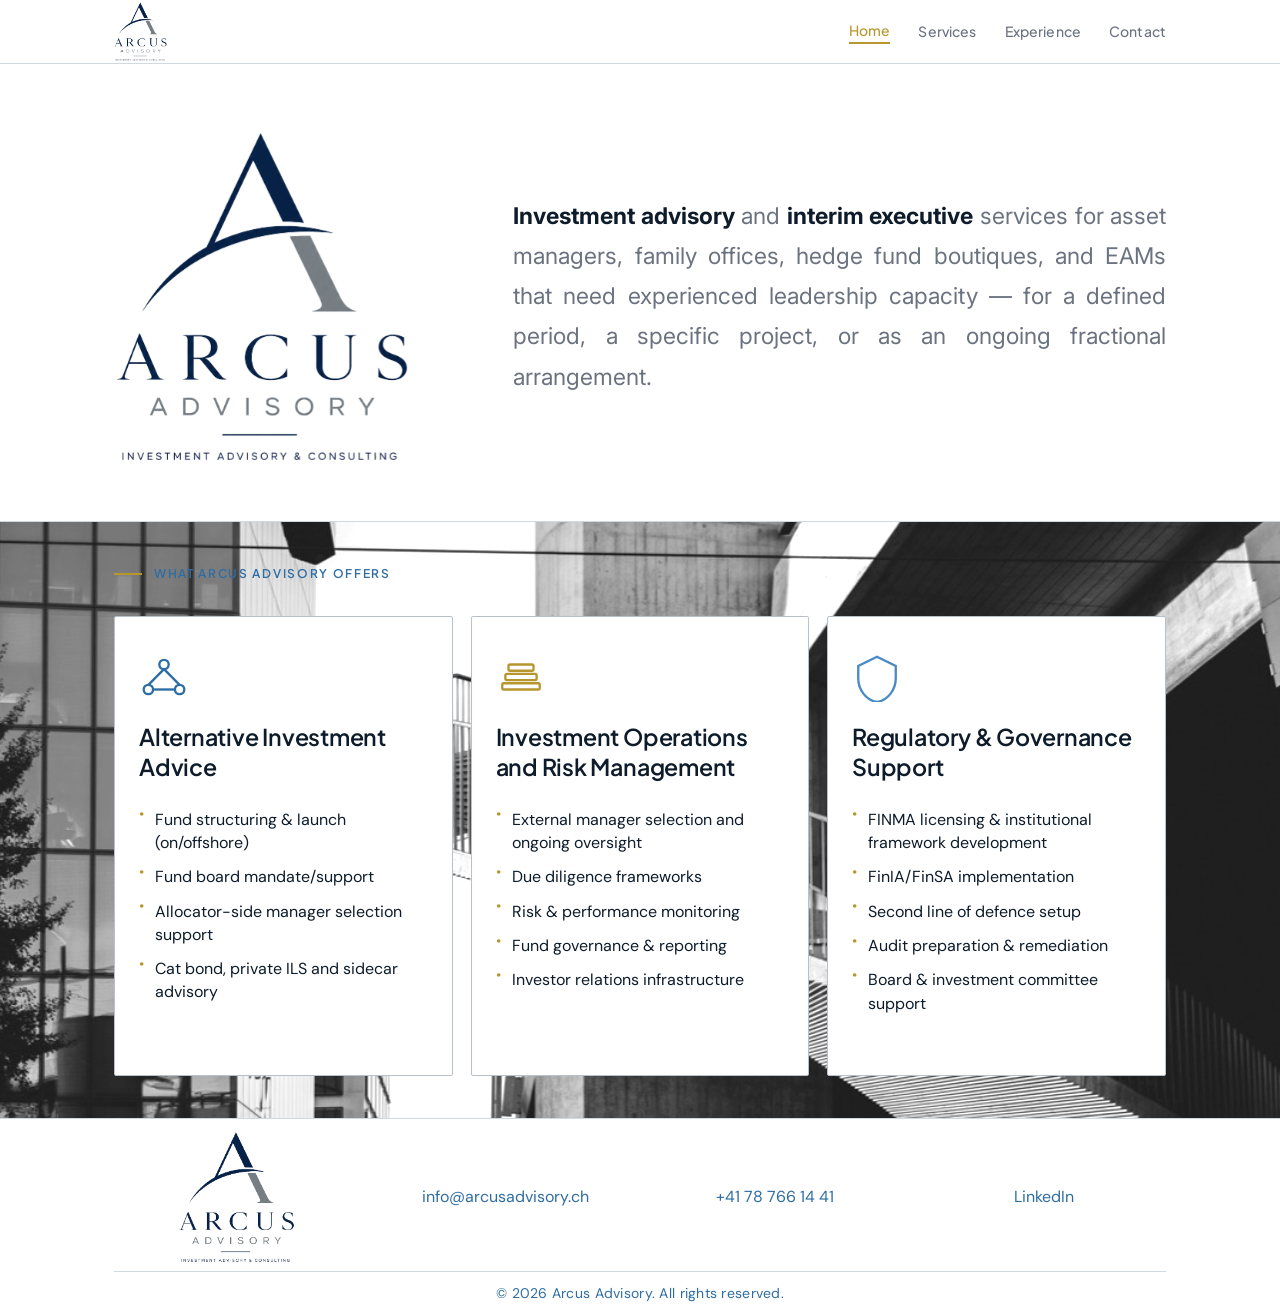
==== index.html @ 02ac6df4 "Correct LinkedIn URL to public profile Point footer and contact LinkedIn links to linkedin.com/in/be" ====
<!DOCTYPE html>
<html lang="en">
<head>
  <meta charset="UTF-8">
  <meta name="viewport" content="width=device-width, initial-scale=1.0">
  <meta name="description" content="Arcus Advisory — Investment advisory and interim executive services for asset managers, family offices, and EAMs in Switzerland.">
  <title>Arcus Advisory</title>
  <link rel="stylesheet" href="style.css">
</head>
<body>

  <header class="site-header">
    <div class="header-inner">
      <a href="index.html" class="logo-link" aria-label="Arcus Advisory — Home">
        <img src="arcus-logo.png" alt="Arcus Advisory" class="logo"
             onerror="this.style.display='none'; this.nextElementSibling.style.display='block';">
        <span class="logo-fallback" style="display:none;">Arcus Advisory</span>
      </a>
      <nav class="site-nav" aria-label="Main navigation">
        <a href="index.html" class="active">Home</a>
        <a href="services.html">Services</a>
        <a href="cv.html">Experience</a>
        <a href="contact.html">Contact</a>
      </nav>
    </div>
  </header>

  <main>

    <section class="hero hero-clean">
      <div class="container hero-inner">
        <div class="hero-logo-col">
          <img src="arcus-logo.png" alt="Arcus Advisory" class="hero-logo"
               onerror="this.style.display='none'; this.nextElementSibling.style.display='block';">
          <span class="hero-logo-fallback" style="display:none;">Arcus Advisory</span>
        </div>
        <div class="hero-content-col">
          <p class="hero-intro">
            <strong class="hero-emphasis">Investment advisory</strong> and <strong class="hero-emphasis">interim executive</strong> services for asset managers, family offices, hedge fund boutiques, and EAMs that need experienced leadership capacity — for a defined period, a specific project, or as an ongoing fractional arrangement.
          </p>
        </div>
      </div>
    </section>

    <section class="offer-section offer-section--bg">
      <div class="container">
        <p class="section-label">What Arcus Advisory Offers</p>
        <div class="offer-grid">

          <div class="offer-col">
            <svg class="offer-icon" viewBox="0 0 32 32" fill="none" stroke="currentColor" stroke-width="1.5" aria-hidden="true">
              <circle cx="16" cy="8" r="3"/>
              <circle cx="6" cy="24" r="3"/>
              <circle cx="26" cy="24" r="3"/>
              <line x1="16" y1="11" x2="6" y2="21"/>
              <line x1="16" y1="11" x2="26" y2="21"/>
              <line x1="9" y1="24" x2="23" y2="24"/>
            </svg>
            <h3>Alternative Investment Advice</h3>
            <ul>
              <li>Fund structuring &amp; launch (on/offshore)</li>
              <li>Fund board mandate/support</li>
              <li>Allocator-side manager selection support</li>
              <li>Cat bond, private ILS and sidecar advisory</li>
            </ul>
          </div>

          <div class="offer-col">
            <svg class="offer-icon" viewBox="0 0 32 32" fill="none" stroke="currentColor" stroke-width="1.5" aria-hidden="true">
              <rect x="4" y="20" width="24" height="4" rx="1"/>
              <rect x="6" y="14" width="20" height="4" rx="1"/>
              <rect x="8" y="8" width="16" height="4" rx="1"/>
            </svg>
            <h3>Investment Operations and Risk Management</h3>
            <ul>
              <li>External manager selection and ongoing oversight</li>
              <li>Due diligence frameworks</li>
              <li>Risk &amp; performance monitoring</li>
              <li>Fund governance &amp; reporting</li>
              <li>Investor relations infrastructure</li>
            </ul>
          </div>

          <div class="offer-col">
            <svg class="offer-icon" viewBox="0 0 32 32" fill="none" stroke="currentColor" stroke-width="1.5" aria-hidden="true">
              <path d="M16 3L4 9v8c0 7.2 5.1 13.9 12 15 6.9-1.1 12-7.8 12-15V9L16 3z"/>
            </svg>
            <h3>Regulatory &amp; Governance Support</h3>
            <ul>
              <li>FINMA licensing &amp; institutional framework development</li>
              <li>FinIA/FinSA implementation</li>
              <li>Second line of defence setup</li>
              <li>Audit preparation &amp; remediation</li>
              <li>Board &amp; investment committee support</li>
            </ul>
          </div>

        </div>
      </div>
    </section>

  </main>

  <footer class="site-footer">
    <div class="container">
      <div class="footer-grid footer-grid--home">
        <div class="footer-item footer-logo">
          <img src="arcus-logo.png" alt="Arcus Advisory" class="logo"
               onerror="this.style.display='none'; this.nextElementSibling.style.display='block';">
          <span class="logo-fallback" style="display:none;">Arcus Advisory</span>
        </div>
        <div class="footer-item">
          <a href="mailto:info@arcusadvisory.ch">info@arcusadvisory.ch</a>
        </div>
        <div class="footer-item">
          <a href="tel:+41787661441">+41 78 766 14 41</a>
        </div>
        <div class="footer-item">
          <a href="https://www.linkedin.com/in/bernard-bachmann/" target="_blank" rel="noopener noreferrer">LinkedIn</a>
        </div>
      </div>
      <div class="footer-bottom">
        <p>© 2026 Arcus Advisory. All rights reserved.</p>
      </div>
    </div>
  </footer>

</body>
</html>
---- style.css ----
@import url('https://fonts.googleapis.com/css2?family=DM+Sans:ital,opsz,wght@0,9..40,400;0,9..40,500;0,9..40,600;1,9..40,400&family=Inter:wght@400;500;600&family=Plus+Jakarta+Sans:ital,wght@0,400;0,500;0,600;0,700;1,400&display=swap');

:root {
  --navy: #0D1B2A;
  --black: #000000;
  --steel: #2E6DA4;
  --steel-light: #4A8BC4;
  --pale: #E8EEF4;
  --pale-blue: #D6E4F0;
  --white: #FFFFFF;
  --gold: #B8962E;
  --gold-light: #D4AF5A;
  --grey-text: #6B7280;
  --grey-light: #9CA3AF;
  --rule: #D1D9E0;
}

*,
*::before,
*::after {
  box-sizing: border-box;
  margin: 0;
  padding: 0;
}

html {
  scroll-behavior: smooth;
}

body {
  font-family: 'DM Sans', sans-serif;
  font-weight: 400;
  font-size: 1rem;
  line-height: 1.65;
  color: var(--navy);
  background-color: var(--white);
  -webkit-font-smoothing: antialiased;
}

img {
  max-width: 100%;
  display: block;
}

a {
  color: var(--steel);
  text-decoration: none;
  transition: color 0.2s ease;
}

a:hover {
  color: var(--gold);
}

.container {
  max-width: 1100px;
  margin: 0 auto;
  padding-left: 24px;
  padding-right: 24px;
}

/* ── Typography ── */

.section-label {
  font-family: 'Plus Jakarta Sans', sans-serif;
  font-size: 0.75rem;
  font-weight: 600;
  letter-spacing: 0.14em;
  text-transform: uppercase;
  color: var(--steel);
  margin-bottom: 2rem;
  display: flex;
  align-items: center;
  gap: 0.75rem;
}

.section-label::before {
  content: '';
  display: block;
  width: 28px;
  height: 2px;
  background-color: var(--gold);
  flex-shrink: 0;
}

.credential-row {
  font-family: 'Plus Jakarta Sans', sans-serif;
  font-size: 0.75rem;
  font-weight: 600;
  letter-spacing: 0.12em;
  text-transform: uppercase;
  color: var(--steel);
}

.credential-row .sep {
  color: var(--gold);
}

/* ── Header ── */

.site-header {
  position: sticky;
  top: 0;
  z-index: 100;
  background-color: var(--white);
  height: 64px;
  border-bottom: 1px solid var(--rule);
}

.header-inner {
  max-width: 1100px;
  margin: 0 auto;
  padding: 0 24px;
  height: 100%;
  display: flex;
  align-items: center;
  justify-content: space-between;
}

.logo-link {
  display: flex;
  align-items: center;
  flex-shrink: 0;
}

.logo-link:hover {
  opacity: 0.88;
}

img.logo {
  height: 60px;
  width: auto;
  object-fit: contain;
  filter: none;
}
/* Logo shown in original colors on white header. */

.logo-fallback {
  font-family: 'Plus Jakarta Sans', sans-serif;
  font-size: 1rem;
  font-weight: 600;
  color: var(--navy);
  letter-spacing: 0.04em;
  text-transform: uppercase;
}

.site-nav {
  display: flex;
  align-items: center;
  gap: 1.75rem;
}

.site-nav a {
  font-family: 'Plus Jakarta Sans', sans-serif;
  font-size: 0.875rem;
  font-weight: 500;
  color: var(--grey-text);
  letter-spacing: 0.01em;
}

.site-nav a:hover {
  color: var(--navy);
}

.site-nav a.active {
  color: var(--gold);
  box-shadow: inset 0 -2px 0 var(--gold);
  padding-bottom: 2px;
}

.site-nav .nav-disabled {
  font-family: 'Plus Jakarta Sans', sans-serif;
  font-size: 0.875rem;
  font-weight: 500;
  color: #B8BEC8;
  cursor: default;
  letter-spacing: 0.01em;
}

/* ── Sections ── */

section {
  padding: 80px 0;
}

section.bg-pale {
  background-color: var(--pale);
  border-top: 1px solid var(--pale-blue);
}

section.offer-section {
  padding: calc(80px - 1cm) 0;
}

section.offer-section--bg {
  position: relative;
  overflow: hidden;
  background-color: var(--white);
  border-top: none;
}

section.offer-section--bg::after {
  content: '';
  position: absolute;
  inset: 0;
  background-image: url('zuri-west.jpg');
  background-size: 120%;
  background-position: center 36%;
  background-repeat: no-repeat;
  filter: grayscale(1) brightness(1.12) contrast(1.2);
  z-index: 0;
}

section.offer-section--bg::before {
  content: '';
  position: absolute;
  inset: 0;
  z-index: 1;
  background: rgba(255, 255, 255, 0.08);
}

section.offer-section--bg .container {
  position: relative;
  z-index: 2;
}

section.bg-white {
  background-color: var(--white);
}

/* ── Hero ── */

.hero-clean {
  background-color: var(--white);
  padding: calc(28px + 1cm) 0 calc(20px + 1cm);
  border-bottom: 1px solid var(--rule);
}

.hero-inner {
  display: grid;
  grid-template-columns: repeat(3, 1fr);
  gap: 1.1rem;
  align-items: center;
}

.hero-logo-col {
  display: flex;
  align-items: center;
  justify-content: flex-start;
  grid-column: 1;
  padding-right: calc(1.5rem + 0.5cm);
}

.hero-logo {
  width: 100%;
  max-width: 364px;
  height: auto;
  object-fit: contain;
  object-position: left center;
}

.hero-logo-fallback {
  font-family: 'Inter', sans-serif;
  font-size: clamp(2rem, 4vw, 3rem);
  font-weight: 600;
  color: var(--gold);
  letter-spacing: -0.02em;
}

.hero-content-col {
  grid-column: 2 / 4;
  padding-right: 0;
  padding-left: calc(1.5rem + 0.5cm);
}

.hero-intro {
  font-family: 'Inter', sans-serif;
  font-size: clamp(1.1875rem, 2.35vw, 1.4375rem);
  font-weight: 400;
  line-height: 1.75;
  color: var(--grey-text);
  text-align: justify;
  hyphens: none;
  -webkit-hyphens: none;
  -ms-hyphens: none;
}

.hero-emphasis {
  font-weight: 700;
  color: var(--navy);
}

@media (prefers-reduced-motion: no-preference) {
  .hero-logo-col {
    animation: fadeInUp 0.8s ease both;
  }

  .hero-content-col {
    animation: fadeInUp 0.8s ease 0.15s both;
  }
}

@keyframes fadeInUp {
  from {
    opacity: 0;
    transform: translateY(20px);
  }
  to {
    opacity: 1;
    transform: translateY(0);
  }
}

/* ── Offer columns ── */

.offer-grid {
  display: grid;
  grid-template-columns: repeat(3, 1fr);
  gap: 1.1rem;
}

.offer-col {
  background: var(--white);
  padding: 2.2rem 1.5rem;
  border: 0.5px solid #b8c0ca;
  border-radius: 2px;
  display: flex;
  flex-direction: column;
  min-height: 460px;
}

.offer-col:nth-child(2) {
  border-color: #b8c0ca;
}

.offer-col h3 {
  font-family: 'Plus Jakarta Sans', sans-serif;
  font-size: 1.45rem;
  font-weight: 600;
  color: var(--navy);
  margin-bottom: 1rem;
  letter-spacing: -0.01em;
  min-height: 3.3rem;
  line-height: 1.3;
}

.offer-icon {
  width: 50px;
  height: 50px;
  margin-bottom: 1.25rem;
  color: var(--steel);
}

.offer-col:nth-child(2) .offer-icon {
  color: var(--gold);
}

.offer-col:nth-child(3) .offer-icon {
  color: var(--steel-light);
}

.offer-col ul {
  list-style: none;
  margin-top: 0.25rem;
}

.offer-col li {
  font-size: 1rem;
  color: var(--navy);
  padding: 0.35rem 0;
  padding-left: 1rem;
  position: relative;
  line-height: 1.45;
}

.offer-col li::before {
  content: '·';
  position: absolute;
  left: 0;
  color: var(--gold);
  font-weight: 700;
  font-size: 1.35rem;
  line-height: 1;
  top: 0.15rem;
}

/* ── Why Me ── */

.why-list {
  list-style: none;
}

.why-list li {
  border-left: 3px solid var(--steel);
  padding-left: 1.5rem;
  margin-bottom: 2rem;
  font-size: 1.0625rem;
  line-height: 1.7;
  color: var(--navy);
}

.why-list li:nth-child(even) {
  border-left-color: var(--gold);
}

.why-list li:last-child {
  margin-bottom: 0;
}

.accent {
  color: var(--gold);
  font-weight: 600;
}

/* ── How I Work ── */

.how-text {
  font-size: 1.0625rem;
  line-height: 1.75;
  color: var(--navy);
  max-width: 720px;
  margin-bottom: 1.5rem;
}

.text-link {
  font-family: 'Plus Jakarta Sans', sans-serif;
  font-size: 0.9375rem;
  font-weight: 600;
  color: var(--steel);
  border-bottom: 1px solid var(--gold);
  transition: color 0.2s ease, border-color 0.2s ease;
}

.text-link:hover {
  color: var(--gold);
  border-bottom-color: var(--steel);
}

/* ── Footer ── */

.site-footer {
  background-color: var(--white);
  color: var(--steel);
  padding: 12px 0 0;
  border-top: 1px solid var(--rule);
}

.footer-grid {
  display: grid;
  grid-template-columns: 1fr 1fr 1fr;
  gap: 1.5rem;
  padding-bottom: 8px;
  align-items: center;
}

.footer-grid--home {
  display: grid;
  grid-template-columns: repeat(4, 1fr);
  align-items: center;
  justify-items: center;
  gap: 1.5rem;
}

.footer-item {
  display: flex;
  align-items: center;
  justify-content: center;
  text-align: center;
  font-size: 1rem;
  line-height: 1.45;
}

.footer-item a {
  color: var(--steel);
  white-space: nowrap;
}

.footer-item a:hover {
  color: var(--navy);
}

.footer-logo {
  flex-shrink: 0;
}

footer img.logo {
  height: 132px;
  filter: none;
}

.footer-tagline {
  font-size: 0.8125rem;
  color: var(--steel);
  margin-top: 0;
  letter-spacing: 0.02em;
}

.footer-col p,
.footer-col a {
  font-size: 1rem;
  color: var(--steel);
  line-height: 1.45;
  white-space: nowrap;
}

.footer-col {
  display: flex;
  flex-direction: column;
  justify-content: center;
  align-items: center;
  text-align: center;
}

.footer-col a:hover {
  color: var(--navy);
}

.footer-bottom {
  border-top: 1px solid var(--rule);
  padding: 10px 0;
  text-align: center;
  font-size: 0.875rem;
  color: var(--steel);
  letter-spacing: 0.02em;
  white-space: nowrap;
}

/* ── Services Page ── */

.services-title-section {
  padding: 48px 0 40px;
  background-color: var(--white);
  border-bottom: 1px solid var(--rule);
}

.services-title {
  font-family: 'Plus Jakarta Sans', sans-serif;
  font-size: clamp(2rem, 4vw, 2.75rem);
  font-weight: 700;
  letter-spacing: -0.03em;
  color: var(--navy);
  margin-bottom: 0.75rem;
}

.services-subtitle {
  font-size: 1.0625rem;
  color: var(--grey-text);
  max-width: 720px;
  line-height: 1.7;
}

.services-overview-section {
  padding: 48px 0;
  background-image:
    linear-gradient(
      to bottom,
      rgba(255, 255, 255, 0.8),
      rgba(255, 255, 255, 0.8)
    ),
    url('stairs.jpg');
  background-size: cover;
  background-position: center 46%;
  background-repeat: no-repeat;
}

.services-overview {
  list-style: none;
  counter-reset: service-counter;
  max-width: 900px;
}

.services-overview li {
  counter-increment: service-counter;
  border-bottom: 1px solid var(--rule);
  padding: 0.85rem 0;
  display: flex;
  align-items: baseline;
  gap: 1rem;
}

.services-overview li:first-child {
  border-top: 1px solid var(--rule);
}

.services-overview li::before {
  content: counter(service-counter, decimal-leading-zero);
  font-family: 'Plus Jakarta Sans', sans-serif;
  font-size: 0.8125rem;
  font-weight: 600;
  color: var(--steel);
  flex-shrink: 0;
  width: 1.5rem;
}

.services-overview a {
  font-size: 1rem;
  color: var(--navy);
  line-height: 1.5;
}

.services-overview a:hover {
  color: var(--steel);
}

.service-block {
  padding: 2.25rem 0;
  border-bottom: 1px solid var(--rule);
  scroll-margin-top: 80px;
}

.service-block:first-of-type {
  padding-top: 0;
}

.service-block:last-of-type {
  border-bottom: none;
}

.service-name {
  font-family: 'Plus Jakarta Sans', sans-serif;
  font-size: 1.25rem;
  font-weight: 600;
  color: var(--navy);
  letter-spacing: -0.01em;
  margin-bottom: 0.75rem;
}

.service-body {
  font-size: 1rem;
  line-height: 1.75;
  color: var(--navy);
  max-width: 900px;
}

.services-cta {
  margin-top: 2.5rem;
  font-size: 1rem;
  color: var(--grey-text);
}

/* ── Contact Page ── */

.contact-title-section {
  padding: 48px 0 40px;
  background-color: var(--white);
  border-bottom: 1px solid var(--rule);
}

.contact-title {
  font-family: 'Plus Jakarta Sans', sans-serif;
  font-size: clamp(2rem, 4vw, 2.75rem);
  font-weight: 700;
  letter-spacing: -0.03em;
  color: var(--navy);
  margin-bottom: 0.75rem;
}

.contact-subtitle {
  font-size: 1.0625rem;
  color: var(--grey-text);
  max-width: 640px;
  line-height: 1.7;
}

.contact-grid {
  display: grid;
  grid-template-columns: 1fr 1fr;
  gap: 4rem;
  align-items: start;
}

.contact-intro {
  font-size: 1rem;
  line-height: 1.75;
  color: var(--navy);
  margin-bottom: 2rem;
  max-width: 420px;
}

.contact-list {
  display: flex;
  flex-direction: column;
  gap: 1.5rem;
}

.contact-item dt {
  font-family: 'Plus Jakarta Sans', sans-serif;
  font-size: 0.75rem;
  font-weight: 600;
  letter-spacing: 0.12em;
  text-transform: uppercase;
  color: var(--steel);
  margin-bottom: 0.25rem;
}

.contact-item dd {
  font-size: 1.0625rem;
  color: var(--navy);
}

.contact-item a {
  color: var(--steel);
}

.contact-item a:hover {
  color: var(--gold);
}

.contact-form {
  background: var(--white);
  padding: 2rem;
  border-top: 3px solid var(--steel);
  border-radius: 2px;
}

.form-row {
  margin-bottom: 1.25rem;
}

.form-row label {
  display: block;
  font-family: 'Plus Jakarta Sans', sans-serif;
  font-size: 0.8125rem;
  font-weight: 600;
  letter-spacing: 0.04em;
  text-transform: uppercase;
  color: var(--steel);
  margin-bottom: 0.4rem;
}

.form-row input,
.form-row textarea,
.form-row input[type="file"] {
  width: 100%;
  font-family: 'DM Sans', sans-serif;
  font-size: 1rem;
  color: var(--navy);
  background: var(--white);
  border: 1px solid var(--rule);
  border-radius: 2px;
  padding: 0.65rem 0.75rem;
  transition: border-color 0.2s ease;
}

.form-row input[type="file"] {
  padding: 0.5rem 0.75rem;
  cursor: pointer;
}

.form-optional {
  font-weight: 400;
  text-transform: none;
  letter-spacing: 0;
  color: var(--grey-text);
}

.form-hint {
  font-size: 0.8125rem;
  color: var(--grey-text);
  margin-top: 0.4rem;
}

.form-status {
  font-size: 0.9375rem;
  line-height: 1.6;
  margin-bottom: 1rem;
  padding: 0.75rem 1rem;
  border-radius: 2px;
}

.form-status--success {
  color: var(--navy);
  background-color: var(--pale);
  border-left: 3px solid var(--steel);
}

.form-status--error {
  color: var(--navy);
  background-color: #FEF2F2;
  border-left: 3px solid #C53030;
}

.form-row input:focus,
.form-row textarea:focus {
  outline: none;
  border-color: var(--steel);
}

.form-row textarea {
  resize: vertical;
  min-height: 140px;
}

.form-submit {
  font-family: 'Plus Jakarta Sans', sans-serif;
  font-size: 0.875rem;
  font-weight: 600;
  letter-spacing: 0.04em;
  text-transform: uppercase;
  color: var(--white);
  background-color: var(--steel);
  border: none;
  border-radius: 2px;
  padding: 0.75rem 1.5rem;
  cursor: pointer;
  transition: background-color 0.2s ease;
}

.form-submit:hover {
  background-color: var(--navy);
}

.form-submit:disabled {
  opacity: 0.65;
  cursor: not-allowed;
}

.form-submit:disabled:hover {
  background-color: var(--steel);
}

/* ── CV Page ── */

.cv-title-section {
  padding: 64px 0 48px;
  background-color: var(--white);
  border-bottom: 3px solid var(--steel);
}

.cv-title-grid {
  display: grid;
  grid-template-columns: 65% 35%;
  gap: 2rem;
  align-items: center;
}

.cv-name {
  font-family: 'Plus Jakarta Sans', sans-serif;
  font-size: clamp(2.25rem, 4.5vw, 3.5rem);
  font-weight: 700;
  letter-spacing: -0.03em;
  color: var(--navy);
  margin-bottom: 0.5rem;
}

.cv-subline {
  font-size: 1.125rem;
  font-weight: 500;
  color: var(--steel);
  margin-bottom: 1rem;
}

.cv-credentials {
  margin-bottom: 0.75rem;
}

.cv-location {
  font-size: 0.9375rem;
  color: var(--grey-text);
}

img.profile {
  width: 180px;
  height: 220px;
  object-fit: cover;
  object-position: center top;
  border-radius: 2px;
  display: block;
  margin-left: auto;
  border-bottom: 3px solid var(--gold);
}

.cv-summary-text {
  font-size: 1.0625rem;
  line-height: 1.75;
  color: var(--navy);
  max-width: 900px;
}

.cv-summary-section {
  border-top: none;
  background-image:
    linear-gradient(
      to bottom,
      rgba(255, 255, 255, 0.8),
      rgba(255, 255, 255, 0.8)
    ),
    url('parking.jpg');
  background-size: cover;
  background-position: center 52%;
  background-repeat: no-repeat;
}

.experience-block {
  padding: 2.5rem 0;
  border-bottom: 1px solid var(--rule);
}

.experience-block:first-of-type {
  padding-top: 0;
}

.experience-block:last-of-type {
  border-bottom: none;
}

.exp-top-row {
  display: flex;
  justify-content: space-between;
  align-items: flex-start;
  gap: 1.5rem;
  margin-bottom: 0.5rem;
}

.exp-company {
  font-family: 'Plus Jakarta Sans', sans-serif;
  font-size: 1.25rem;
  font-weight: 600;
  color: var(--navy);
  letter-spacing: -0.01em;
}

.exp-role {
  font-size: 0.9375rem;
  font-weight: 500;
  color: var(--steel);
  margin-top: 0.2rem;
}

.exp-dates {
  font-size: 0.875rem;
  font-weight: 500;
  color: var(--gold);
  white-space: nowrap;
  flex-shrink: 0;
  text-align: right;
}

.exp-function {
  font-size: 0.75rem;
  font-weight: 500;
  letter-spacing: 0.12em;
  text-transform: uppercase;
  color: var(--grey-text);
  margin-bottom: 1rem;
}

.exp-body {
  font-size: 0.9375rem;
  line-height: 1.7;
  color: var(--navy);
  margin-bottom: 1.25rem;
  max-width: 820px;
}

.skill-tags {
  display: flex;
  flex-wrap: wrap;
  gap: 0.5rem;
}

.skill-tag {
  font-size: 0.75rem;
  font-weight: 500;
  color: var(--steel);
  border: 1px solid var(--steel);
  border-radius: 4px;
  padding: 0.25rem 0.625rem;
  background: var(--pale);
}

.skill-tag:nth-child(odd) {
  border-color: var(--gold);
  color: var(--navy);
  background: rgba(184, 150, 46, 0.08);
}

.qual-table {
  width: 100%;
  border-collapse: collapse;
}

.qual-table tr {
  border-bottom: 1px solid var(--rule);
}

.qual-table tr:last-child {
  border-bottom: none;
}

.qual-table td {
  padding: 1rem 0;
  font-size: 0.9375rem;
  vertical-align: middle;
}

.qual-name {
  color: var(--navy);
  width: 40%;
}

.qual-institution {
  color: var(--grey-text);
  width: 40%;
}

.qual-year {
  color: var(--gold);
  font-weight: 600;
  text-align: right;
  width: 20%;
}

/* ── Responsive ── */

@media (max-width: 900px) {
  .hero-inner {
    grid-template-columns: 1fr;
    gap: 2.5rem;
    text-align: center;
  }

  .hero-logo-col,
  .hero-content-col {
    grid-column: 1;
  }

  .hero-logo {
    max-width: 210px;
    margin-left: 0;
  }

  .hero-logo-col {
    justify-content: flex-start;
    margin-left: 0;
  }

  .hero-content-col {
    padding-right: 0;
    padding-left: 0;
  }

  .hero-intro {
    text-align: left;
  }

  .contact-grid {
    grid-template-columns: 1fr;
    gap: 3rem;
  }

  .contact-intro {
    max-width: none;
  }
}

@media (max-width: 768px) {
  .site-header {
    height: 56px;
  }

  img.logo {
    height: 48px;
  }

  footer img.logo {
    height: 104px;
  }

  section {
    padding: 48px 0;
  }

  section.offer-section {
    padding: calc(48px - 1cm) 0;
  }

  .hero-clean {
    padding: calc(20px + 1cm) 0 calc(14px + 1cm);
  }

  .hero-logo {
    max-width: 182px;
  }

  .site-nav {
    gap: 1rem;
  }

  .site-nav a,
  .site-nav .nav-disabled {
    font-size: 0.8125rem;
  }

  .offer-grid {
    grid-template-columns: 1fr;
    gap: 2rem;
  }

  .footer-grid {
    grid-template-columns: 1fr;
    gap: 2rem;
  }

  .footer-grid--home {
    grid-template-columns: repeat(2, 1fr);
    gap: 1.25rem;
  }

  .footer-item a {
    white-space: normal;
  }

  .exp-top-row {
    flex-direction: column;
    gap: 0.25rem;
  }

  .exp-dates {
    text-align: left;
  }

  .qual-table td {
    display: block;
    width: 100%;
    padding: 0.25rem 0;
  }

  .qual-table tr {
    display: block;
    padding: 1rem 0;
  }

  .qual-year {
    text-align: left;
    padding-bottom: 0;
  }
}

@media (max-width: 640px) {
  .cv-title-grid {
    grid-template-columns: 1fr;
  }

  .cv-photo-col {
    order: 2;
    display: flex;
    justify-content: center;
  }

  img.profile {
    width: 120px;
    height: 146px;
    margin-left: 0;
    margin-right: 0;
  }
}
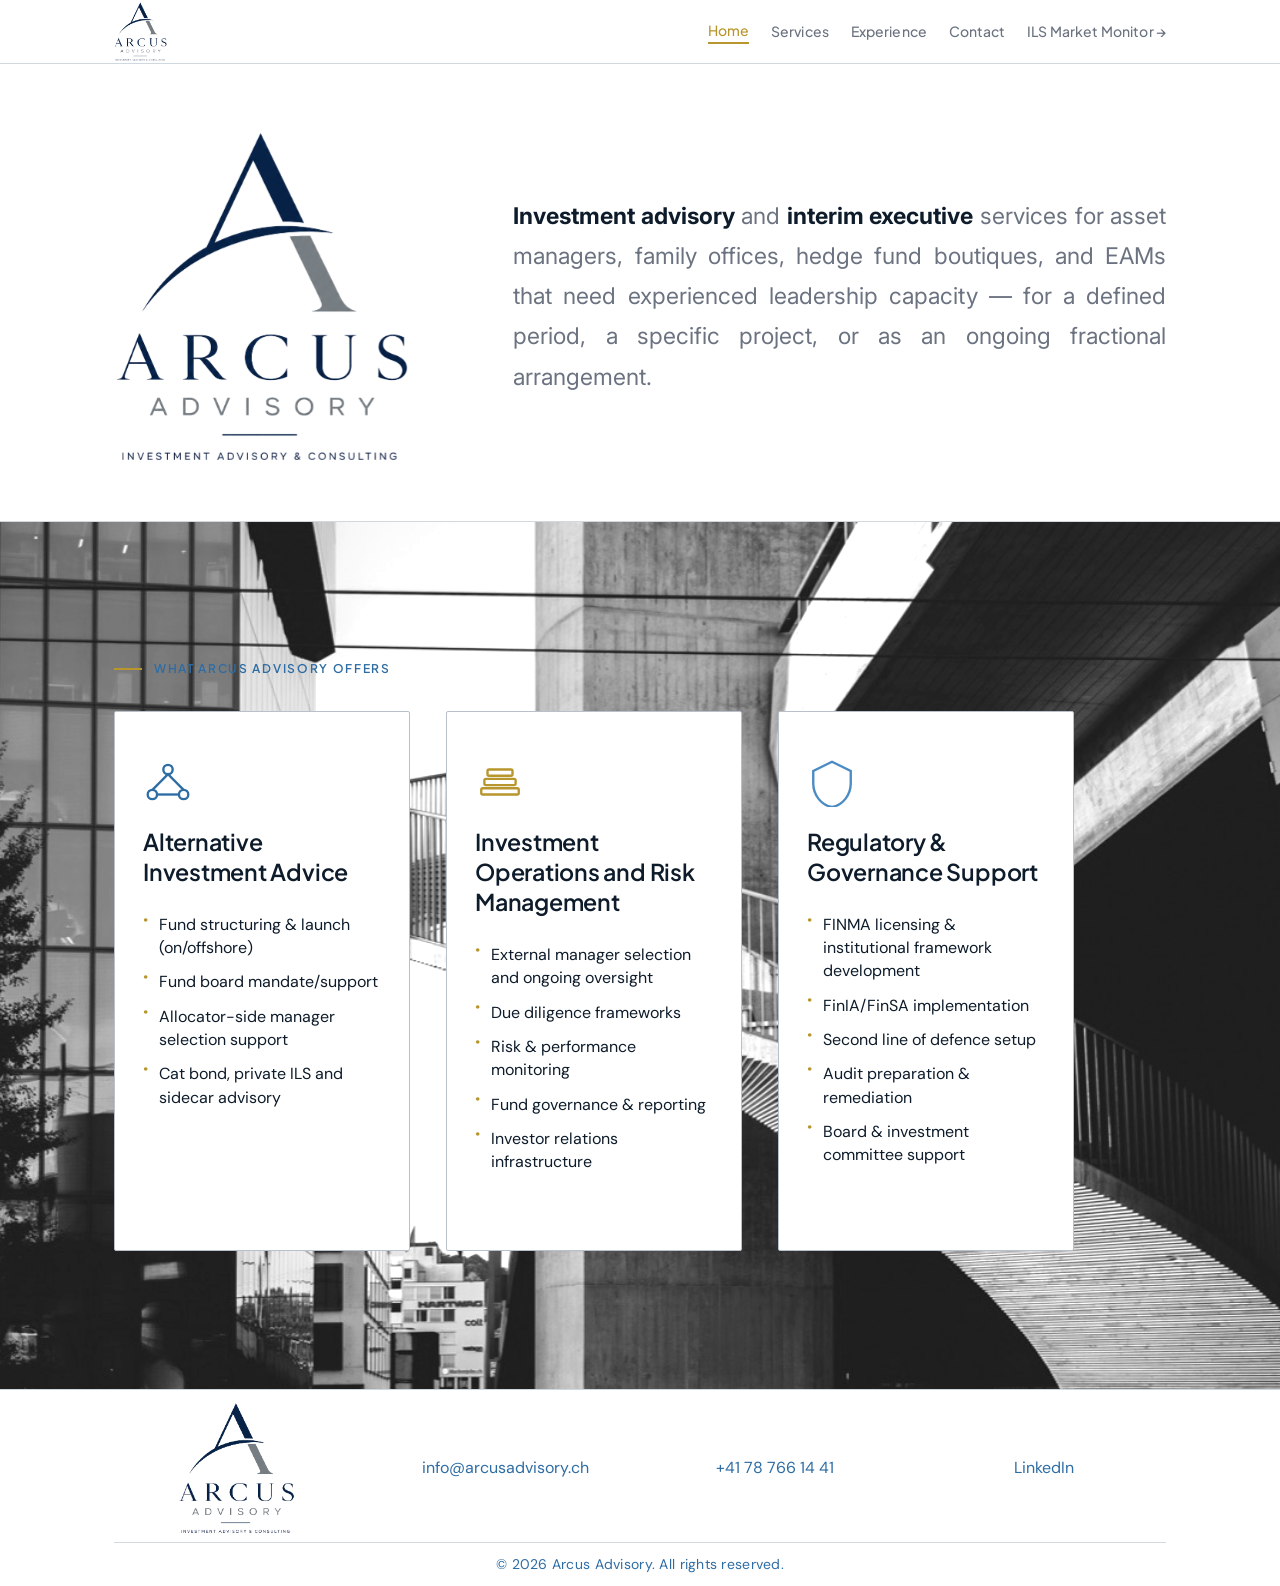
==== commit 946a08a7: "Add ILS Market Monitor to the main navigation Link the new tab to the Vercel app so visitors can ope" ====
--- a/index.html
+++ b/index.html
@@ -21,6 +21,7 @@
         <a href="services.html">Services</a>
         <a href="cv.html">Experience</a>
         <a href="contact.html">Contact</a>
+        <a href="https://arcus-ils-monitor-bernie-bachmanns-projects.vercel.app" target="_blank" rel="noopener noreferrer">ILS Market Monitor →</a>
       </nav>
     </div>
   </header>
--- a/style.css
+++ b/style.css
@@ -147,7 +147,7 @@
 .site-nav {
   display: flex;
   align-items: center;
-  gap: 1.75rem;
+  gap: 1.35rem;
 }
 
 .site-nav a {
@@ -189,7 +189,7 @@
 }
 
 section.offer-section {
-  padding: calc(80px - 1cm) 0;
+  padding: calc(100px + 1cm) 0;
 }
 
 section.offer-section--bg {
@@ -316,17 +316,19 @@
 .offer-grid {
   display: grid;
   grid-template-columns: repeat(3, 1fr);
-  gap: 1.1rem;
+  gap: 2.25rem;
+  max-width: 960px;
+  margin: 0;
 }
 
 .offer-col {
   background: var(--white);
-  padding: 2.2rem 1.5rem;
+  padding: 2.8rem 1.75rem;
   border: 0.5px solid #b8c0ca;
   border-radius: 2px;
   display: flex;
   flex-direction: column;
-  min-height: 460px;
+  min-height: 540px;
 }
 
 .offer-col:nth-child(2) {
@@ -824,7 +826,7 @@
 .cv-title-section {
   padding: 64px 0 48px;
   background-color: var(--white);
-  border-bottom: 3px solid var(--steel);
+  border-bottom: none;
 }
 
 .cv-title-grid {
@@ -877,15 +879,16 @@
   max-width: 900px;
 }
 
-.cv-summary-section {
+section.bg-pale.cv-summary-section {
   border-top: none;
+  background-color: transparent;
   background-image:
     linear-gradient(
       to bottom,
       rgba(255, 255, 255, 0.8),
       rgba(255, 255, 255, 0.8)
     ),
-    url('parking.jpg');
+    url('swissmill.jpg');
   background-size: cover;
   background-position: center 52%;
   background-repeat: no-repeat;
@@ -1072,7 +1075,7 @@
   }
 
   section.offer-section {
-    padding: calc(48px - 1cm) 0;
+    padding: calc(72px + 0.5cm) 0;
   }
 
   .hero-clean {
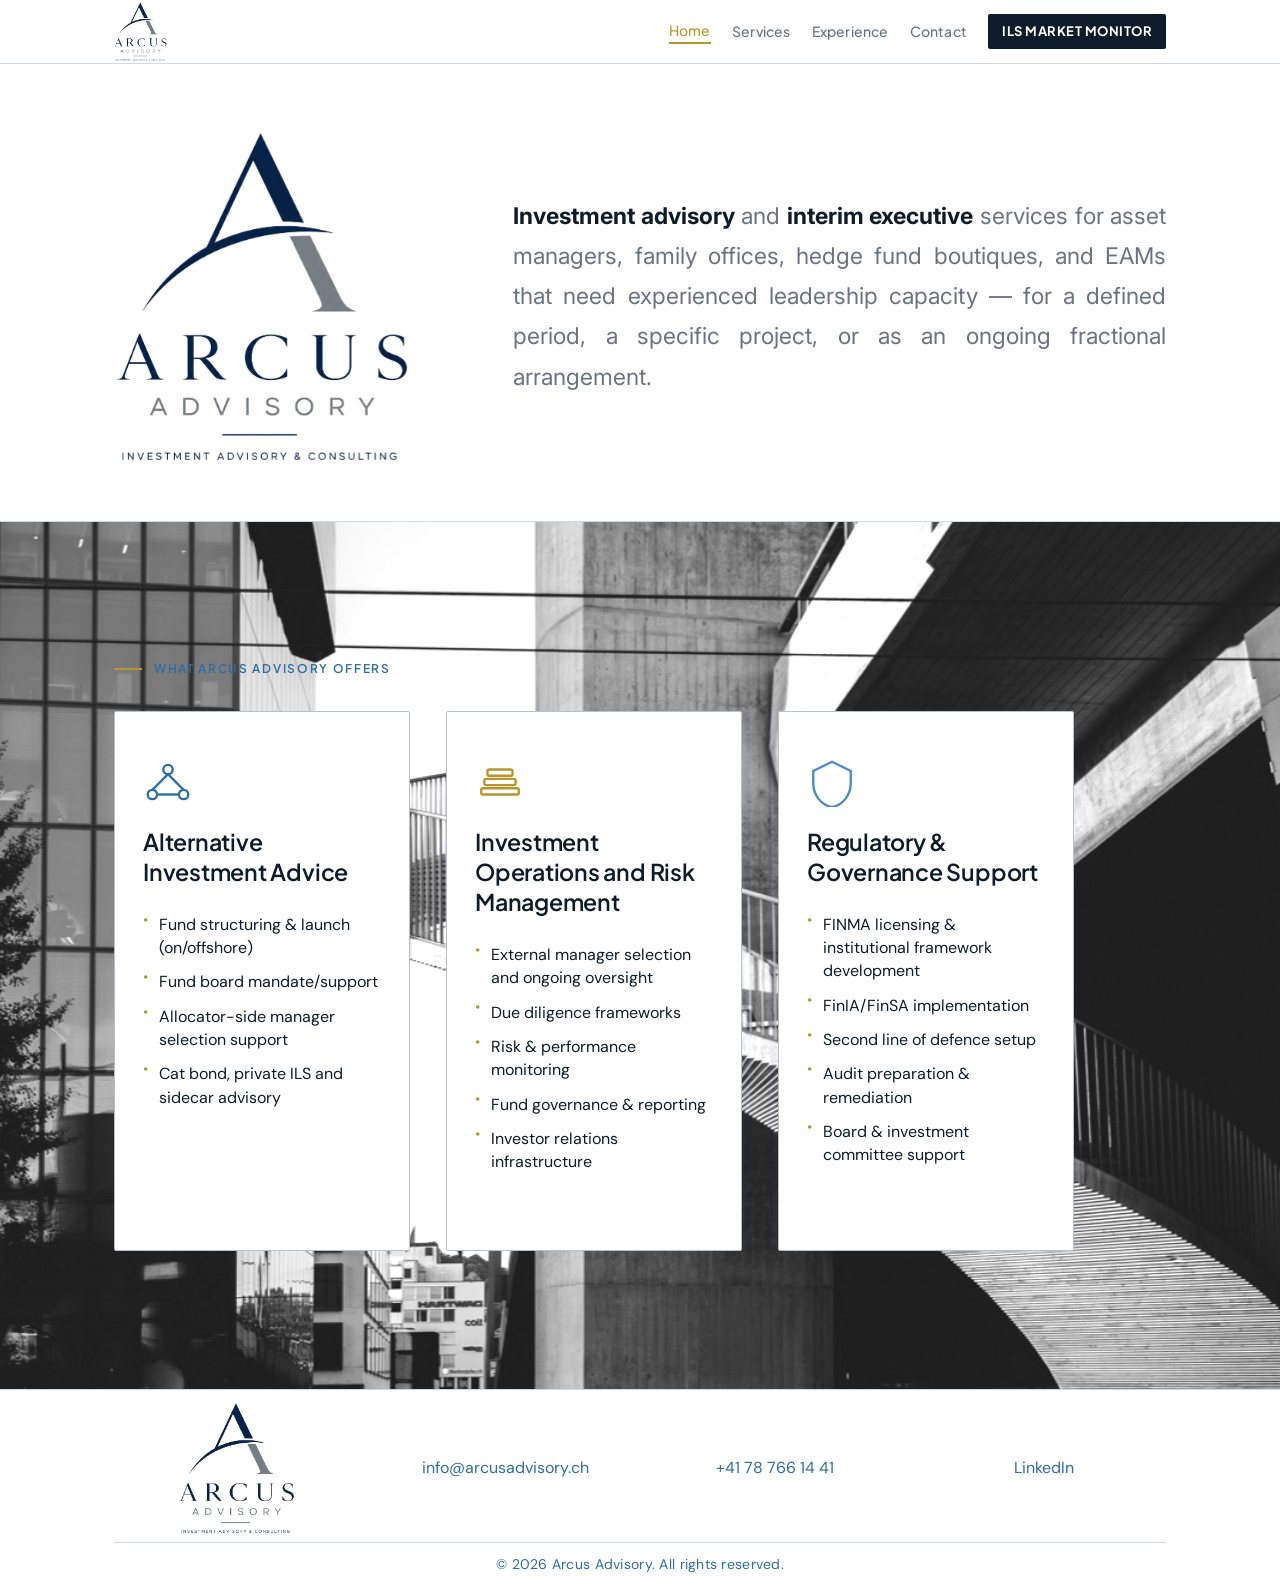
==== commit a11c7bf9: "Make ILS Market Monitor a prominent nav button Drop the arrow and style the tab as a navy call-to-ac" ====
--- a/index.html
+++ b/index.html
@@ -21,7 +21,7 @@
         <a href="services.html">Services</a>
         <a href="cv.html">Experience</a>
         <a href="contact.html">Contact</a>
-        <a href="https://arcus-ils-monitor-bernie-bachmanns-projects.vercel.app" target="_blank" rel="noopener noreferrer">ILS Market Monitor →</a>
+        <a href="https://arcus-ils-monitor-bernie-bachmanns-projects.vercel.app" class="nav-cta" target="_blank" rel="noopener noreferrer">ILS Market Monitor</a>
       </nav>
     </div>
   </header>
--- a/style.css
+++ b/style.css
@@ -177,6 +177,23 @@
   letter-spacing: 0.01em;
 }
 
+.site-nav a.nav-cta {
+  background-color: var(--navy);
+  color: var(--white);
+  font-weight: 700;
+  font-size: 0.8125rem;
+  letter-spacing: 0.04em;
+  text-transform: uppercase;
+  padding: 0.45rem 0.85rem;
+  border-radius: 2px;
+  box-shadow: none;
+}
+
+.site-nav a.nav-cta:hover {
+  background-color: var(--steel);
+  color: var(--white);
+}
+
 /* ── Sections ── */
 
 section {
@@ -1095,6 +1112,11 @@
     font-size: 0.8125rem;
   }
 
+  .site-nav a.nav-cta {
+    font-size: 0.6875rem;
+    padding: 0.35rem 0.65rem;
+  }
+
   .offer-grid {
     grid-template-columns: 1fr;
     gap: 2rem;
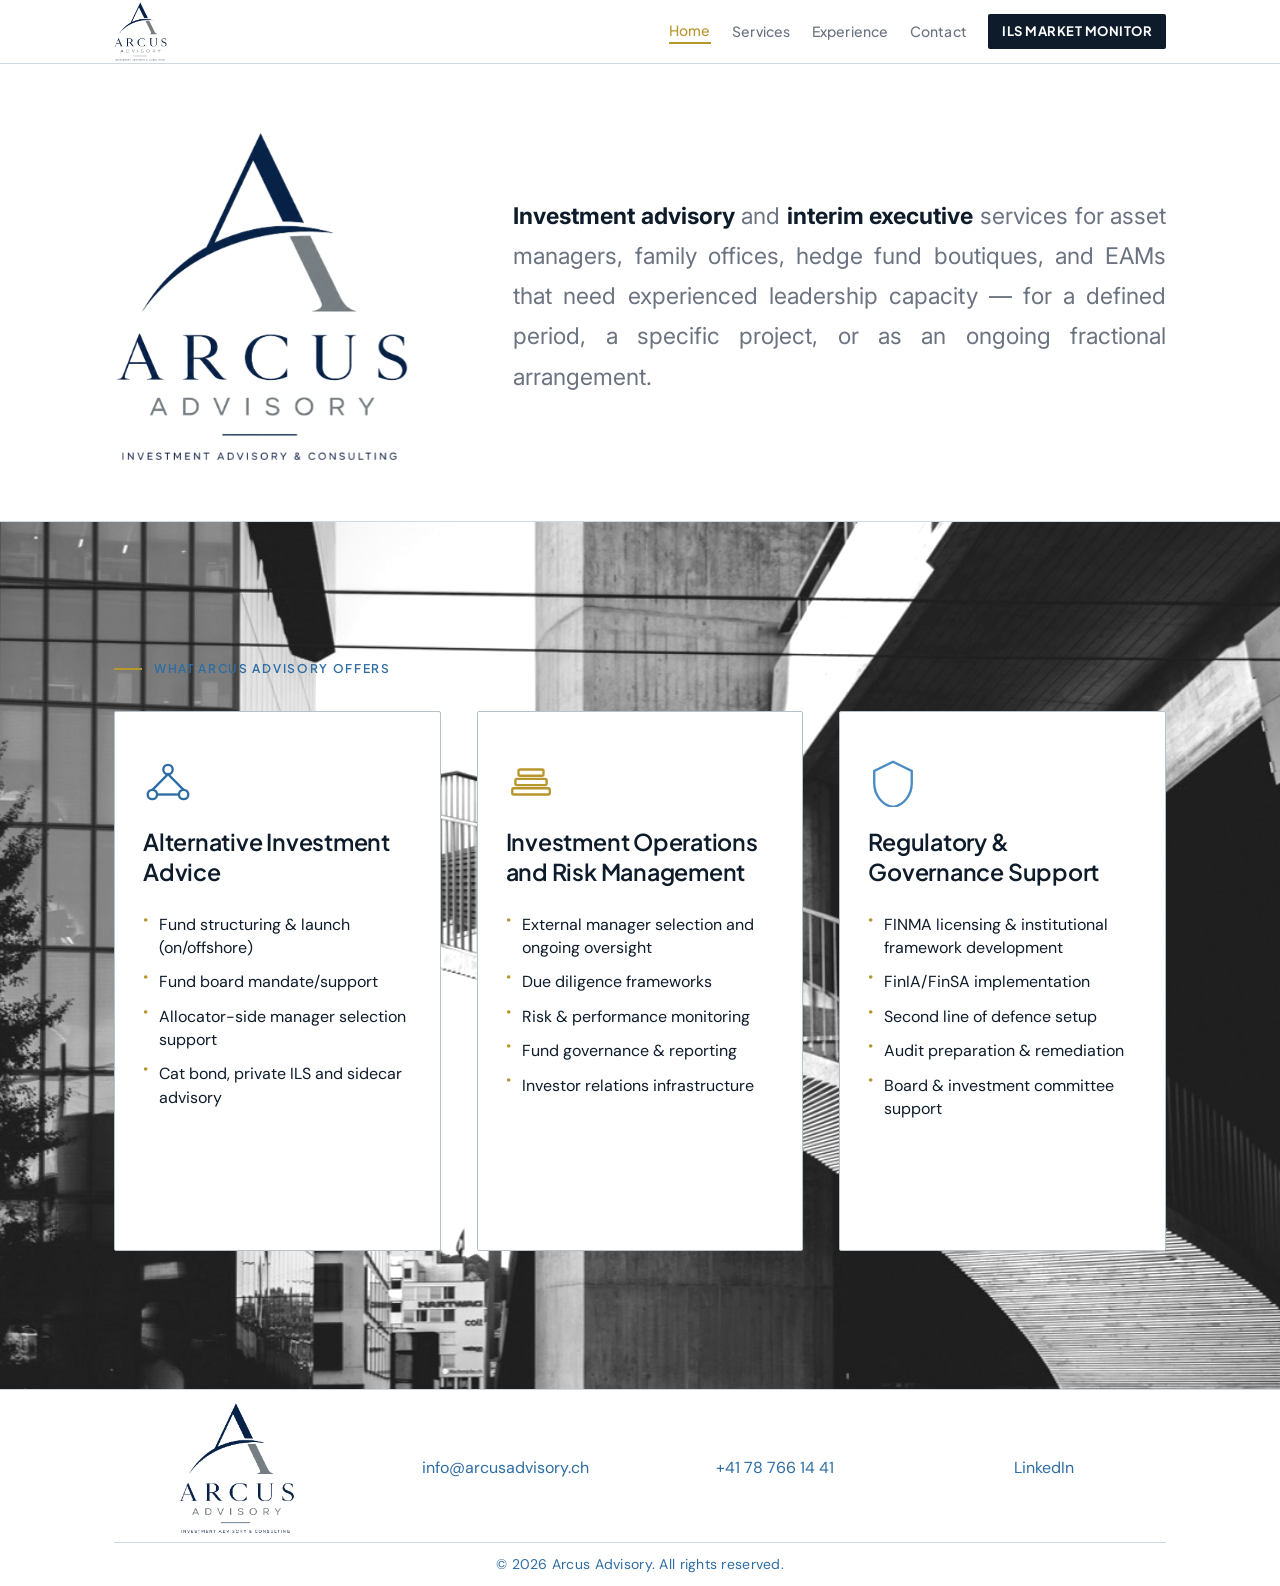
==== commit d561fc88: "Widen homepage offer boxes so titles wrap cleanly Use the full section width equally across the thre" ====
--- a/index.html
+++ b/index.html
@@ -72,7 +72,7 @@
               <rect x="6" y="14" width="20" height="4" rx="1"/>
               <rect x="8" y="8" width="16" height="4" rx="1"/>
             </svg>
-            <h3>Investment Operations and Risk Management</h3>
+            <h3><span class="offer-title-keep">Investment Operations</span> and Risk Management</h3>
             <ul>
               <li>External manager selection and ongoing oversight</li>
               <li>Due diligence frameworks</li>
--- a/style.css
+++ b/style.css
@@ -334,7 +334,6 @@
   display: grid;
   grid-template-columns: repeat(3, 1fr);
   gap: 2.25rem;
-  max-width: 960px;
   margin: 0;
 }
 
@@ -361,6 +360,10 @@
   letter-spacing: -0.01em;
   min-height: 3.3rem;
   line-height: 1.3;
+}
+
+.offer-title-keep {
+  white-space: nowrap;
 }
 
 .offer-icon {
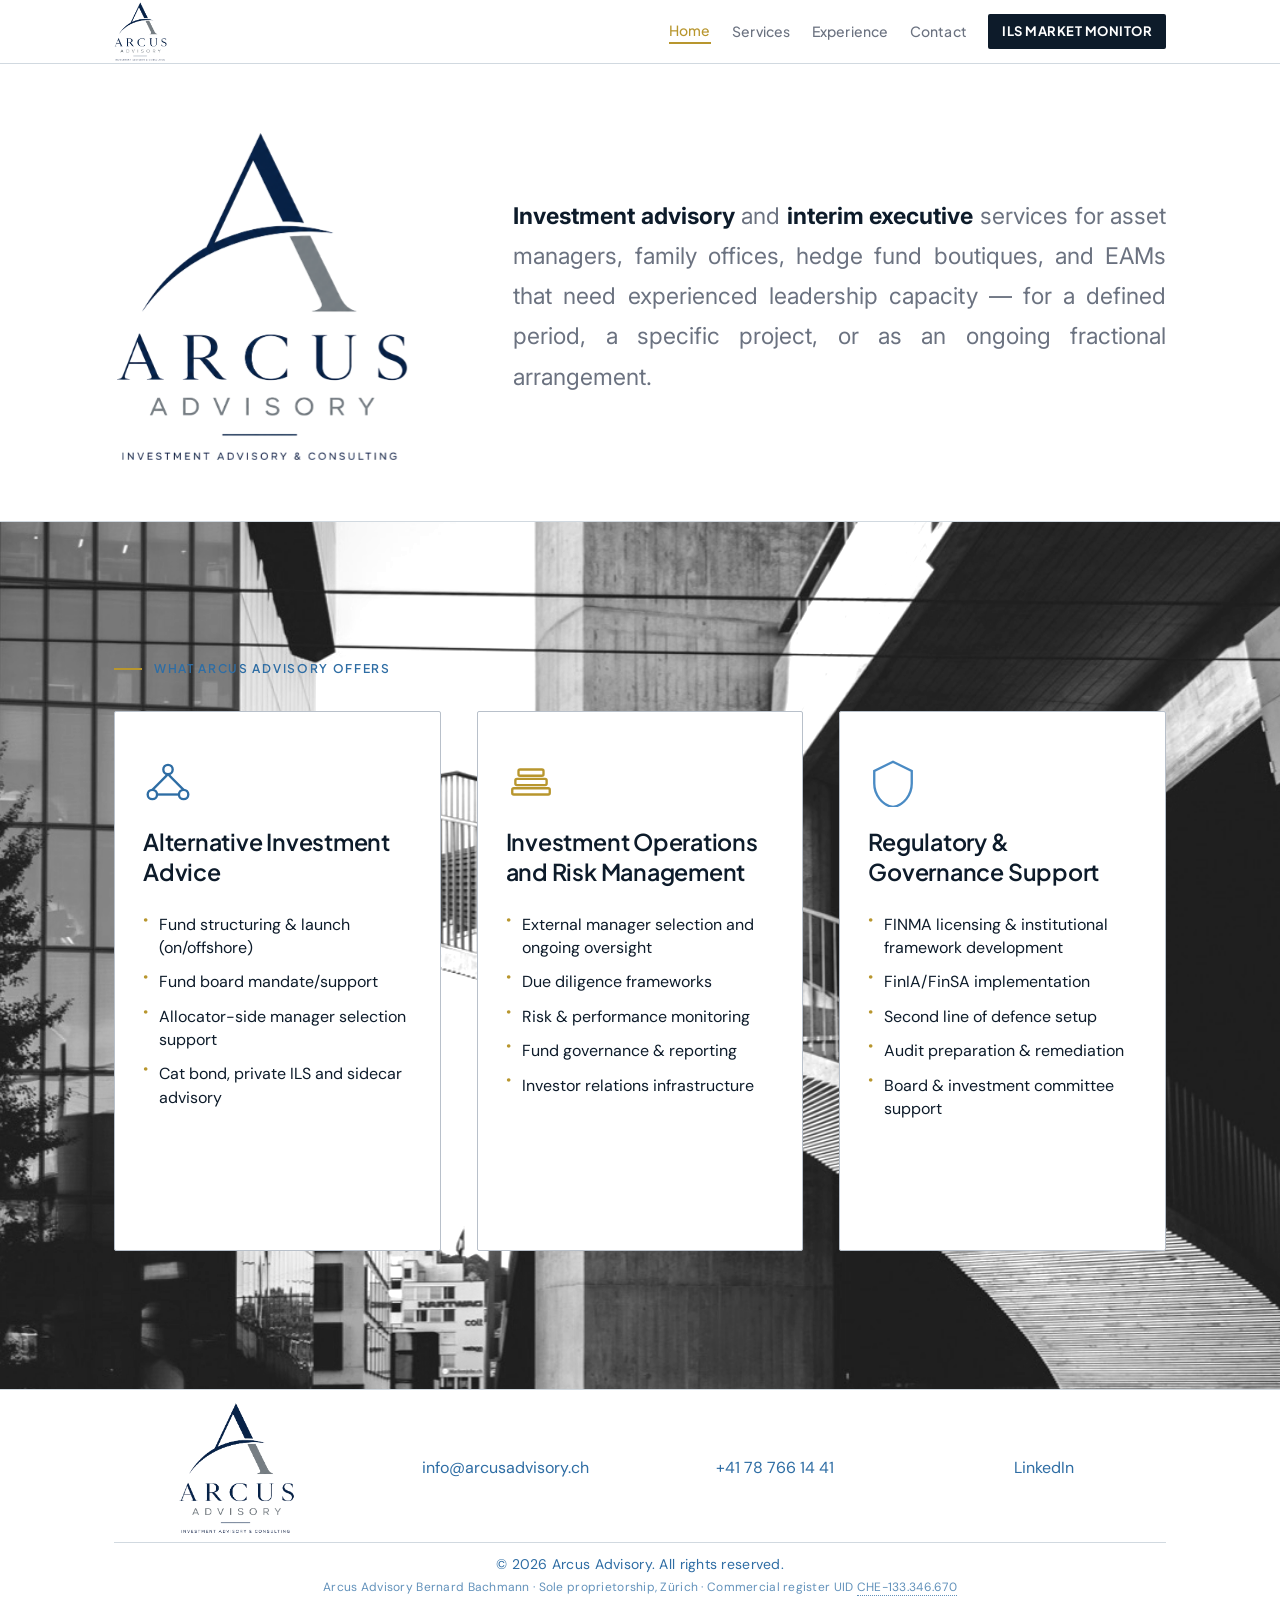
==== commit 069e18ca: "Add commercial register line (UID CHE-133.346.670) to footer Co-Authored-By: Claude Opus 5.5 <norepl" ====
--- a/index.html
+++ b/index.html
@@ -21,7 +21,7 @@
         <a href="services.html">Services</a>
         <a href="cv.html">Experience</a>
         <a href="contact.html">Contact</a>
-        <a href="https://arcus-ils-monitor-bernie-bachmanns-projects.vercel.app" class="nav-cta" target="_blank" rel="noopener noreferrer">ILS Market Monitor</a>
+        <a href="/ils-monitor" class="nav-cta" target="_blank" rel="noopener noreferrer">ILS Market Monitor</a>
       </nav>
     </div>
   </header>
@@ -122,6 +122,7 @@
       </div>
       <div class="footer-bottom">
         <p>© 2026 Arcus Advisory. All rights reserved.</p>
+        <p class="footer-legal">Arcus Advisory Bernard Bachmann · Sole proprietorship, Zürich · Commercial register UID <a href="https://www.uid.admin.ch/Detail.aspx?uid_id=CHE133346670" target="_blank" rel="noopener noreferrer">CHE-133.346.670</a></p>
       </div>
     </div>
   </footer>
--- a/style.css
+++ b/style.css
@@ -547,6 +547,23 @@
   white-space: nowrap;
 }
 
+.footer-bottom .footer-legal {
+  margin-top: 2px;
+  font-size: 0.75rem;
+  opacity: 0.75;
+  white-space: normal;
+}
+
+.footer-bottom .footer-legal a {
+  color: inherit;
+  text-decoration: none;
+  border-bottom: 1px dotted currentColor;
+}
+
+.footer-bottom .footer-legal a:hover {
+  color: var(--navy);
+}
+
 /* ── Services Page ── */
 
 .services-title-section {
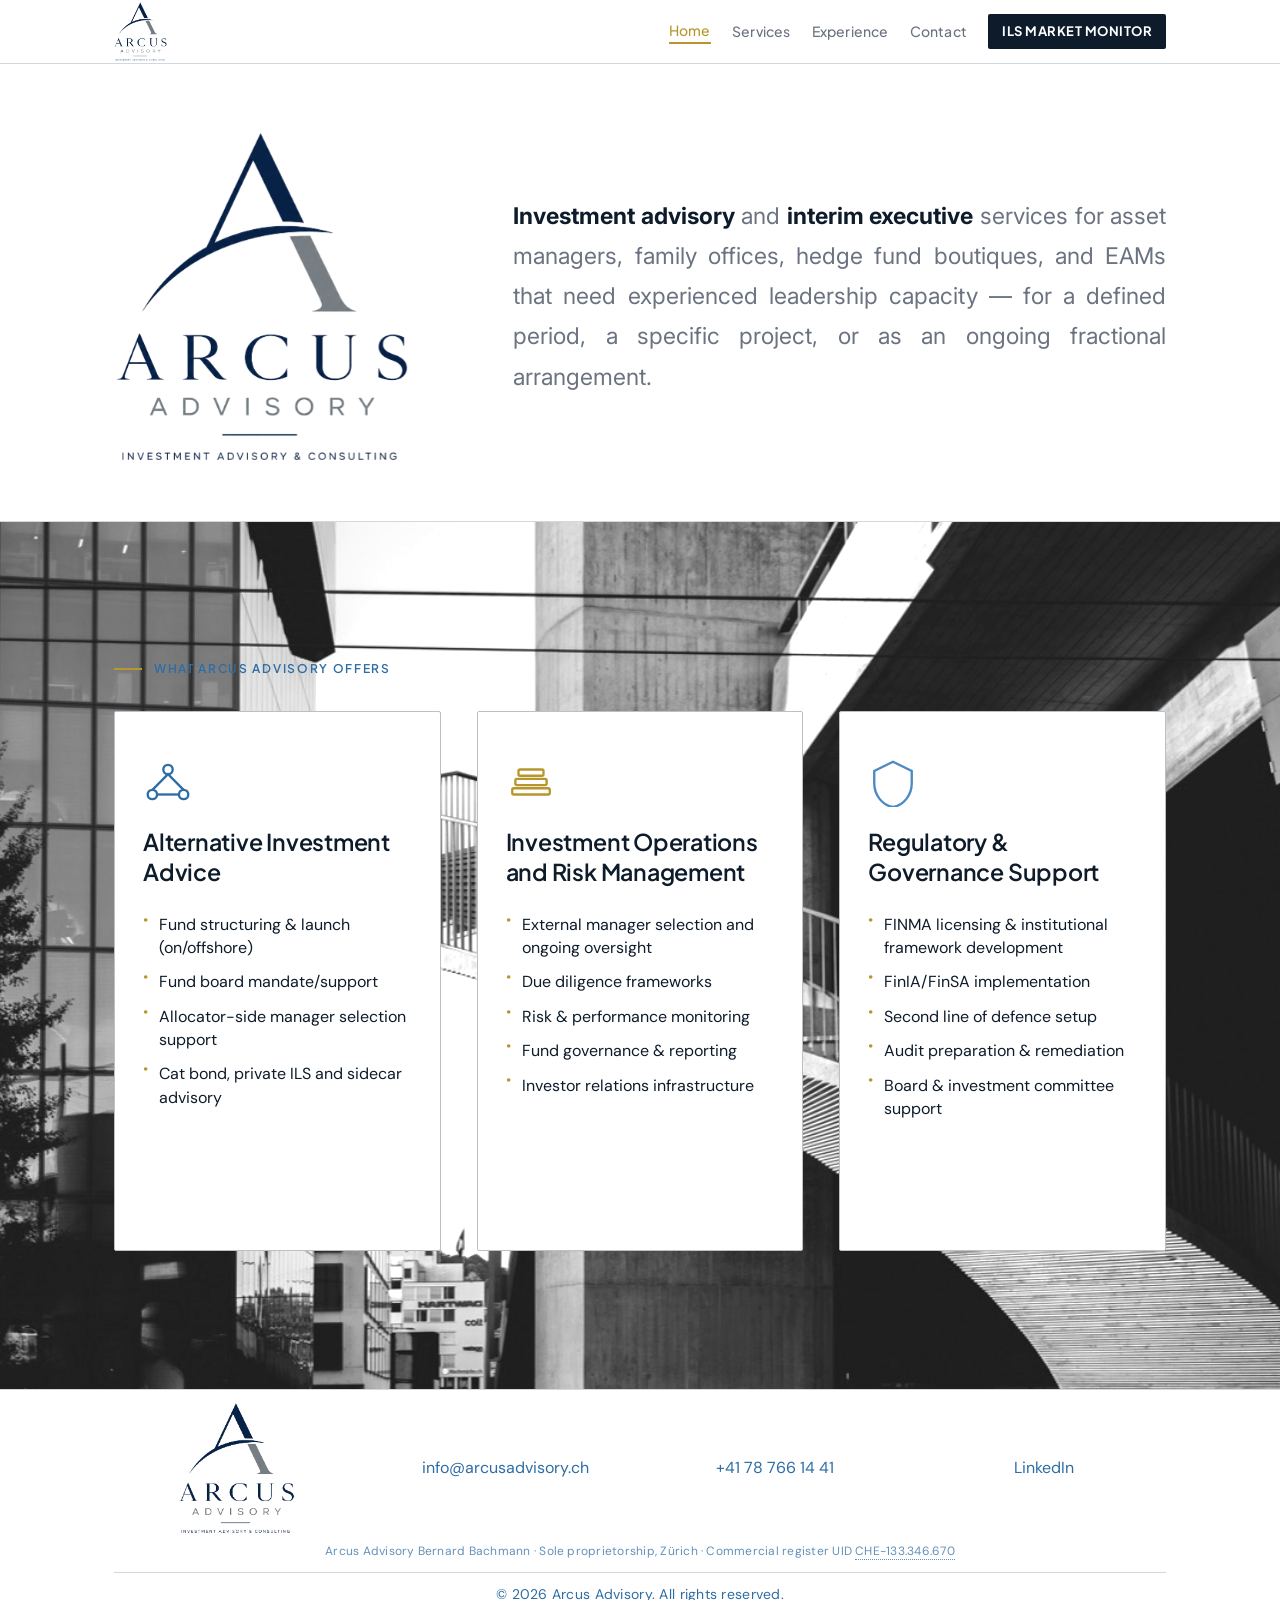
==== commit bf607fef: "Move register line above footer rule, centred under contact links Co-Authored-By: Claude Opus 5.5 <n" ====
--- a/index.html
+++ b/index.html
@@ -120,9 +120,11 @@
           <a href="https://www.linkedin.com/in/bernard-bachmann/" target="_blank" rel="noopener noreferrer">LinkedIn</a>
         </div>
       </div>
+      <div class="footer-legal">
+        <p>Arcus Advisory Bernard Bachmann · Sole proprietorship, Zürich · Commercial register UID <a href="https://www.uid.admin.ch/Detail.aspx?uid_id=CHE133346670" target="_blank" rel="noopener noreferrer">CHE-133.346.670</a></p>
+      </div>
       <div class="footer-bottom">
         <p>© 2026 Arcus Advisory. All rights reserved.</p>
-        <p class="footer-legal">Arcus Advisory Bernard Bachmann · Sole proprietorship, Zürich · Commercial register UID <a href="https://www.uid.admin.ch/Detail.aspx?uid_id=CHE133346670" target="_blank" rel="noopener noreferrer">CHE-133.346.670</a></p>
       </div>
     </div>
   </footer>
--- a/style.css
+++ b/style.css
@@ -547,20 +547,26 @@
   white-space: nowrap;
 }
 
-.footer-bottom .footer-legal {
-  margin-top: 2px;
+.footer-legal {
+  text-align: center;
+  padding: 0 0 10px;
   font-size: 0.75rem;
+  color: var(--steel);
   opacity: 0.75;
-  white-space: normal;
-}
-
-.footer-bottom .footer-legal a {
+  letter-spacing: 0.02em;
+}
+
+.footer-legal p {
+  margin: 0;
+}
+
+.footer-legal a {
   color: inherit;
   text-decoration: none;
   border-bottom: 1px dotted currentColor;
 }
 
-.footer-bottom .footer-legal a:hover {
+.footer-legal a:hover {
   color: var(--navy);
 }
 
